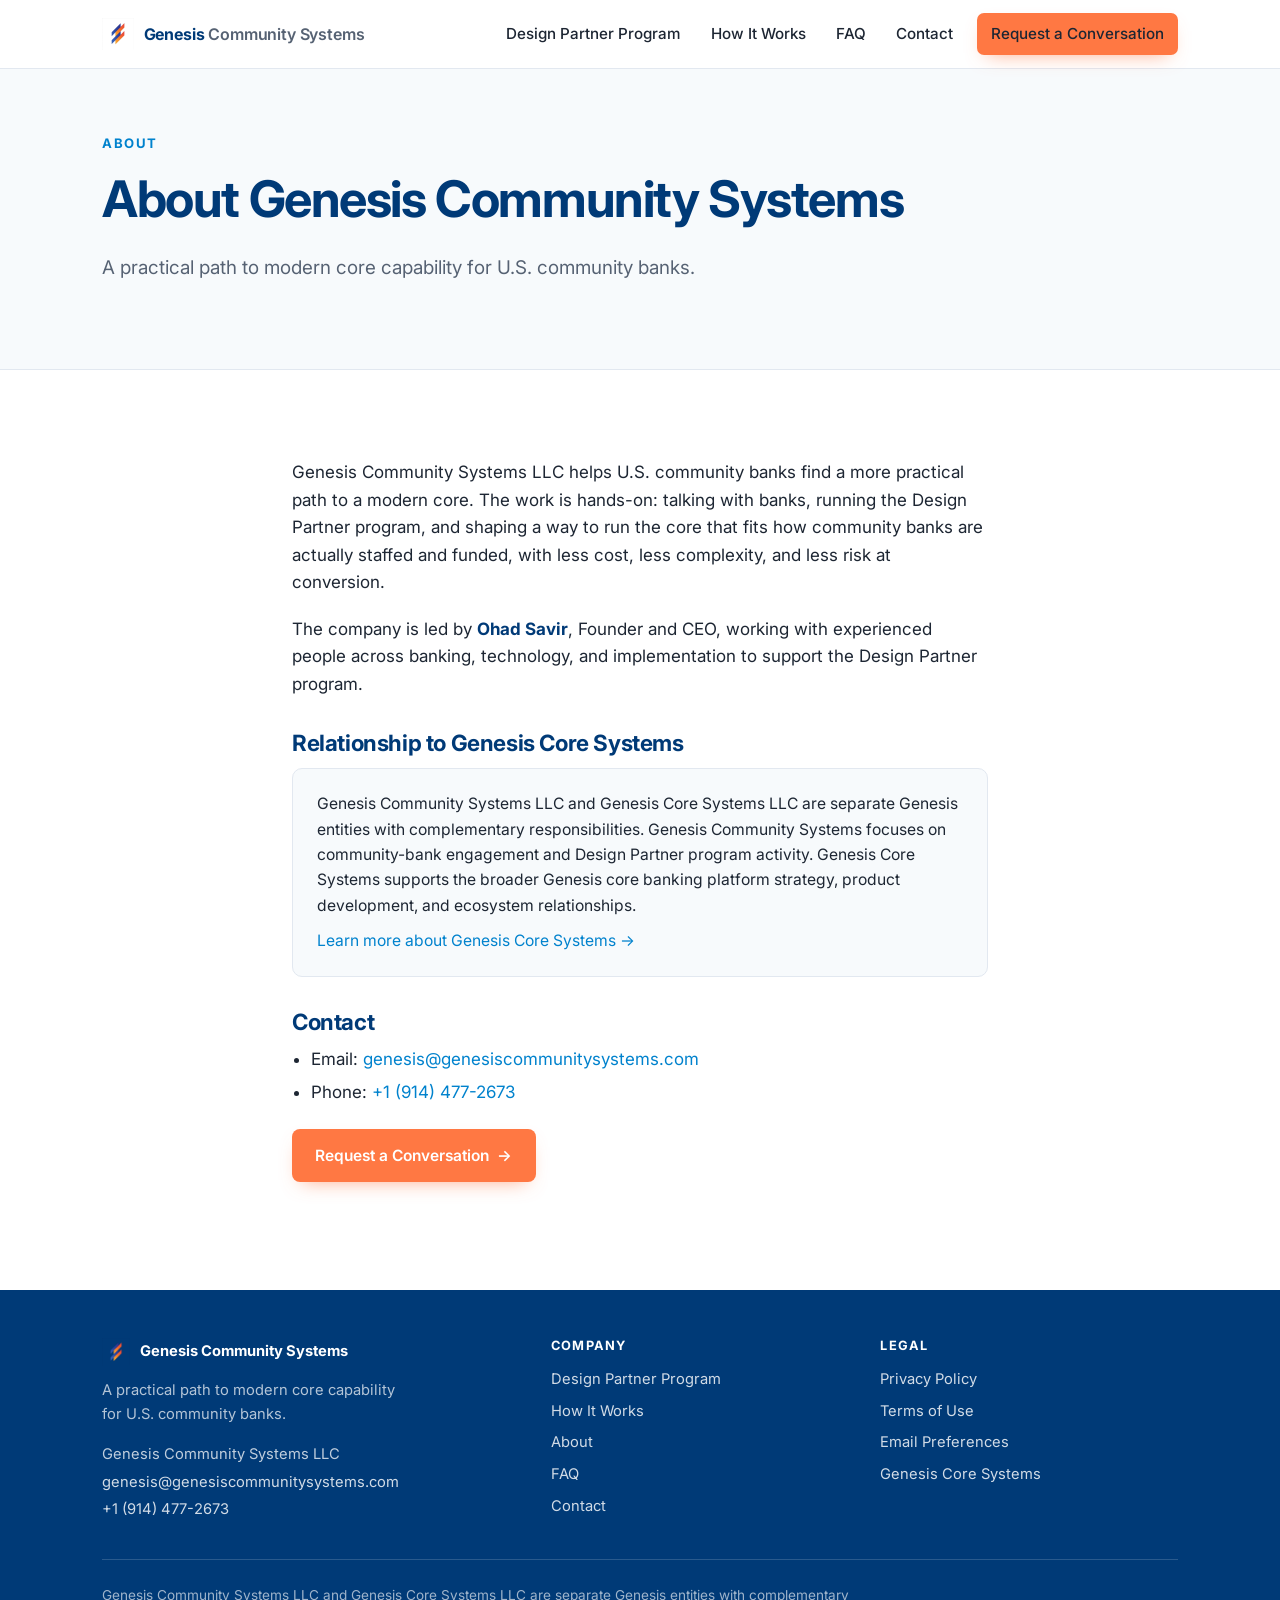
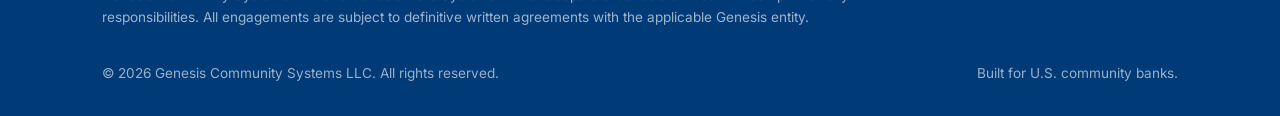
==== about.html @ 5194b935 "Add files via upload" ====
<!doctype html>
<html lang="en">
<head>
<meta charset="utf-8" />
<meta name="viewport" content="width=device-width, initial-scale=1" />
<title>About | Genesis Community Systems</title>
<meta name="description" content="Genesis Community Systems LLC helps U.S. community banks evaluate a practical path to modern core capability through the Genesis Design Partner program." />
<meta name="theme-color" content="#003A77" />
<link rel="icon" type="image/png" href="logo.png" />
<link rel="preconnect" href="https://fonts.googleapis.com" />
<link rel="preconnect" href="https://fonts.gstatic.com" crossorigin />
<link href="https://fonts.googleapis.com/css2?family=Inter:wght@400;500;600;700&display=swap" rel="stylesheet" />
<link rel="stylesheet" href="styles.css" />
</head>
<body>
<a class="skip" href="#main">Skip to content</a>
<header class="nav" data-nav>
  <div class="nav-in">
    <a class="brand" href="index.html" aria-label="Genesis Community Systems"><img src="logo.png" alt="" /><span class="brand-name">Genesis <em>Community&nbsp;Systems</em></span></a>
    <nav class="menu" id="menu" aria-label="Primary"><a href="design-partner.html">Design Partner Program</a><a href="how-it-works.html">How It Works</a><a href="faq.html">FAQ</a><a href="contact.html">Contact</a><a class="btn btn-primary" href="contact.html">Request a Conversation</a></nav>
    <button class="menu-toggle" data-menu-toggle aria-label="Menu" aria-controls="menu" aria-expanded="false"><svg width="22" height="22" viewBox="0 0 24 24" fill="none" stroke="currentColor" stroke-width="2"><line x1="3" y1="6" x2="21" y2="6"/><line x1="3" y1="12" x2="21" y2="12"/><line x1="3" y1="18" x2="21" y2="18"/></svg></button>
  </div>
</header>

<main id="main">
  <section class="page-head">
    <div class="wrap">
      <p class="kicker">About</p>
      <h1>About Genesis Community Systems</h1>
      <p class="lead">A practical path to modern core capability for U.S. community banks.</p>
    </div>
  </section>

  <section class="band">
    <div class="wrap prose">
      <p>Genesis Community Systems LLC helps U.S. community banks find a more practical path to a modern core. The work is hands-on: talking with banks, running the Design Partner program, and shaping a way to run the core that fits how community banks are actually staffed and funded, with less cost, less complexity, and less risk at conversion.</p>
      <p>The company is led by <strong>Ohad Savir</strong>, Founder and CEO, working with experienced people across banking, technology, and implementation to support the Design Partner program.</p>

      <h2>Relationship to Genesis Core Systems</h2>
      <div class="relnote">
        <p>Genesis Community Systems LLC and Genesis Core Systems LLC are separate Genesis entities with complementary responsibilities. Genesis Community Systems focuses on community-bank engagement and Design Partner program activity. Genesis Core Systems supports the broader Genesis core banking platform strategy, product development, and ecosystem relationships.</p>
        <p><a href="https://www.genesiscoresystems.com/" target="_blank" rel="noopener">Learn more about Genesis Core Systems →</a></p>
      </div>

      <h2>Contact</h2>
      <ul>
        <li>Email: <a href="mailto:genesis@genesiscommunitysystems.com">genesis@genesiscommunitysystems.com</a></li>
        <li>Phone: <a href="tel:+19144772673">+1 (914) 477-2673</a></li>
        
      </ul>
      <p style="margin-top:1.4rem"><a class="btn btn-primary" href="contact.html">Request a Conversation <span class="ar">→</span></a></p>
    </div>
  </section>
</main>

<footer class="foot">
  <div class="wrap">
    <div class="foot-top">
      <div class="foot-brand-col"><div class="foot-brand"><img src="logo.png" alt="" /> Genesis Community Systems</div><p class="foot-tag">A practical path to modern core capability for U.S. community banks.</p><div class="foot-contact"><div>Genesis Community Systems LLC</div><div><a href="mailto:genesis@genesiscommunitysystems.com">genesis@genesiscommunitysystems.com</a></div><div><a href="tel:+19144772673">+1 (914) 477-2673</a></div></div></div>
      <div><h4>Company</h4><ul><li><a href="design-partner.html">Design Partner Program</a></li><li><a href="how-it-works.html">How It Works</a></li><li><a href="about.html">About</a></li><li><a href="faq.html">FAQ</a></li><li><a href="contact.html">Contact</a></li></ul></div>
      <div><h4>Legal</h4><ul><li><a href="privacy.html">Privacy Policy</a></li><li><a href="terms.html">Terms of Use</a></li><li><a href="email-preferences.html">Email Preferences</a></li><li><a href="https://www.genesiscoresystems.com/" target="_blank" rel="noopener">Genesis Core Systems</a></li></ul></div>
    </div>
    <p class="foot-rel">Genesis Community Systems LLC and Genesis Core Systems LLC are separate Genesis entities with complementary responsibilities. All engagements are subject to definitive written agreements with the applicable Genesis entity.</p>
    <div class="foot-bottom"><span>© <span data-year>2026</span> Genesis Community Systems LLC. All rights reserved.</span><span>Built for U.S. community banks.</span></div>
  </div>
</footer>
<script src="script.js"></script>
</body>
</html>
---- styles.css ----
/* ============================================================
   Genesis Community Systems: institutional, bank-grade
   Calm. Credible. Plainspoken. Built for community-bank execs.
   Palette + type per the build brief.
   ============================================================ */

:root{
  --navy:#003A77;        /* deep Genesis blue */
  --blue:#0082CD;        /* bright blue */
  --blue-2:#61ABE3;      /* light connector blue */
  --orange:#FF7843;      /* coral/orange accent */
  --orange-d:#e85f2b;
  --ink:#1D2633;         /* body text */
  --muted:#566273;
  --faint:#8a95a3;
  --bg:#FFFFFF;
  --soft:#F7FAFC;
  --line:#E2E8F0;
  --line-2:#cfd9e6;
  --navy-grad:linear-gradient(135deg,#003A77 0%,#0061a8 100%);
  --radius:10px;
  --maxw:1140px;
  --shadow:0 1px 2px rgba(16,40,80,.04),0 10px 30px -18px rgba(16,40,80,.22);
  --font:"Inter",-apple-system,BlinkMacSystemFont,"Segoe UI",Roboto,Helvetica,Arial,sans-serif;
}

*{box-sizing:border-box}
html{scroll-behavior:smooth}
body{
  margin:0;font-family:var(--font);color:var(--ink);background:var(--bg);
  font-size:17px;line-height:1.62;-webkit-font-smoothing:antialiased;
}
img,svg{display:block;max-width:100%}
a{color:var(--blue);text-decoration:none}
a:hover{color:var(--navy)}
h1,h2,h3,h4{color:var(--navy);font-weight:700;line-height:1.18;letter-spacing:-.018em;margin:0 0 .5em}
h1{font-size:clamp(2rem,4.4vw,3.15rem);letter-spacing:-.028em}
h2{font-size:clamp(1.6rem,3vw,2.3rem)}
h3{font-size:1.18rem}
p{margin:0 0 1.1em}
strong{color:var(--navy)}
.skip{position:absolute;left:-9999px;top:0;background:var(--navy);color:#fff;padding:.5rem 1rem;z-index:200}
.skip:focus{left:0}

.wrap{width:100%;max-width:var(--maxw);margin:0 auto;padding:0 clamp(1.1rem,4vw,2rem)}
.band{padding:clamp(3.5rem,7vw,6rem) 0}
.band.soft{background:var(--soft);border-top:1px solid var(--line);border-bottom:1px solid var(--line)}
.kicker{font-size:.82rem;font-weight:700;letter-spacing:.12em;text-transform:uppercase;color:var(--blue);margin:0 0 .9rem}
.lead{font-size:1.18rem;color:var(--muted);max-width:62ch}
.center{text-align:center}
.center .lead{margin-inline:auto}

/* ---------- Buttons ---------- */
.btn{display:inline-flex;align-items:center;gap:.5rem;font-weight:600;font-size:.97rem;
  padding:.8rem 1.4rem;border-radius:8px;border:1.5px solid transparent;cursor:pointer;
  transition:background .18s ease,border-color .18s ease,color .18s ease,transform .12s ease,box-shadow .18s ease;text-decoration:none}
.btn .ar{transition:transform .18s ease}
.btn:hover .ar{transform:translateX(3px)}
.btn-primary{background:var(--orange);color:#fff;box-shadow:0 8px 20px -10px rgba(255,120,67,.7)}
.btn-primary:hover{background:var(--orange-d);color:#fff;transform:translateY(-1px)}
.btn-navy{background:var(--navy);color:#fff}
.btn-navy:hover{background:#00498f;color:#fff;transform:translateY(-1px)}
.btn-line{background:#fff;color:var(--navy);border-color:var(--line-2)}
.btn-line:hover{border-color:var(--navy);color:var(--navy)}
.btn-lg{padding:.95rem 1.7rem;font-size:1.04rem}
.btn-ghostlight{background:transparent;color:#fff;border-color:rgba(255,255,255,.4)}
.btn-ghostlight:hover{background:rgba(255,255,255,.1);color:#fff}

/* ---------- Header ---------- */
.nav{position:sticky;top:0;z-index:100;background:rgba(255,255,255,.92);
  backdrop-filter:saturate(150%) blur(8px);-webkit-backdrop-filter:saturate(150%) blur(8px);
  border-bottom:1px solid var(--line)}
.nav-in{display:flex;align-items:center;justify-content:space-between;gap:1.5rem;height:68px;
  max-width:var(--maxw);margin:0 auto;padding:0 clamp(1.1rem,4vw,2rem)}
.brand{display:flex;align-items:center;gap:.6rem;font-weight:700;color:var(--navy);letter-spacing:-.01em}
.brand img{width:32px;height:32px}
.brand-name{font-size:1rem;line-height:1.05}
.brand-name em{font-style:normal;color:var(--muted);font-weight:600}
.menu{display:flex;align-items:center;gap:.3rem}
.menu a{color:var(--ink);font-weight:500;font-size:.95rem;padding:.5rem .8rem;border-radius:7px}
.menu a:hover{color:var(--navy);background:var(--soft)}
.menu a.active{color:var(--navy);font-weight:600}
.menu .btn{margin-left:.4rem}
.menu-toggle{display:none;background:none;border:1px solid var(--line-2);border-radius:8px;padding:.45rem;cursor:pointer;color:var(--navy)}
@media(max-width:880px){
  .menu{position:fixed;top:68px;left:0;right:0;flex-direction:column;align-items:stretch;
    background:#fff;border-bottom:1px solid var(--line);padding:.6rem;gap:.1rem;
    transform:translateY(-130%);transition:transform .25s ease;box-shadow:var(--shadow)}
  .menu.open{transform:translateY(0)}
  .menu a{padding:.8rem}
  .menu .btn{margin:.4rem 0 0;justify-content:center}
  .menu-toggle{display:inline-flex}
}

/* ---------- Hero ---------- */
.hero{background:var(--soft);border-bottom:1px solid var(--line);padding:clamp(3rem,6vw,5rem) 0 clamp(3rem,6vw,5rem)}
.hero-grid{display:grid;grid-template-columns:1.05fr .95fr;gap:clamp(2rem,5vw,4rem);align-items:center}
.hero h1{margin-bottom:1.1rem}
.hero .sub{font-size:1.18rem;color:var(--muted);margin-bottom:1.8rem;max-width:60ch}
.hero-actions{display:flex;gap:.8rem;flex-wrap:wrap;margin-bottom:1.3rem}
.trustline{font-size:.92rem;color:var(--faint);display:flex;align-items:flex-start;gap:.5rem;max-width:52ch}
.trustline svg{flex:none;margin-top:2px;color:var(--blue)}
@media(max-width:840px){.hero-grid{grid-template-columns:1fr}.hero-visual{order:-1}}

/* ---------- Hero diagram ---------- */
.diagram{background:#fff;border:1px solid var(--line);border-radius:14px;padding:1.6rem 1.4rem;box-shadow:var(--shadow)}
.diagram-title{font-size:.78rem;font-weight:700;letter-spacing:.1em;text-transform:uppercase;color:var(--faint);margin-bottom:1.2rem;text-align:center}
.dflow{display:grid;grid-template-columns:1fr auto 1fr auto 1fr;align-items:center;gap:.5rem}
.dnode{text-align:center;padding:.9rem .6rem;border-radius:10px;border:1px solid var(--line)}
.dnode small{display:block;font-size:.72rem;letter-spacing:.06em;text-transform:uppercase;color:var(--faint);margin-bottom:.35rem}
.dnode b{font-size:.95rem;color:var(--navy);line-height:1.2;display:block}
.dnode.legacy{background:#fff}
.dnode.legacy .chip{color:#b23b1e}
.dnode.process{background:var(--navy);border-color:var(--navy)}
.dnode.process b,.dnode.process small{color:#fff}
.dnode.process .mark{width:34px;height:34px;margin:0 auto .5rem}
.dnode.forward{background:#eef6fc;border-color:#d4e8f6}
.dnode.forward b{color:var(--blue)}
.darrow{color:var(--blue-2);font-size:1.2rem;line-height:1;display:flex;justify-content:center}
.dlegend{margin-top:1.2rem;font-size:.8rem;color:var(--muted);text-align:center}
@media(max-width:520px){
  .dflow{grid-template-columns:1fr;gap:.4rem}
  .darrow{transform:rotate(90deg)}
}

/* ---------- Generic content ---------- */
.section-head{max-width:760px;margin:0 0 clamp(1.8rem,4vw,2.8rem)}
.section-head.center{margin-inline:auto}
.cards{display:grid;grid-template-columns:repeat(auto-fit,minmax(250px,1fr));gap:1.2rem}
.card{background:#fff;border:1px solid var(--line);border-radius:var(--radius);padding:1.5rem 1.5rem 1.6rem;box-shadow:var(--shadow)}
.card .tick{width:34px;height:3px;background:var(--orange);border-radius:2px;margin-bottom:1rem}
.card h3{margin-bottom:.45rem}
.card p{color:var(--muted);font-size:.98rem;margin:0}
.soft .card{background:#fff}

/* numbered pillars */
.pillars{display:grid;grid-template-columns:repeat(auto-fit,minmax(250px,1fr));gap:1.2rem;counter-reset:p}
.pillar{background:#fff;border:1px solid var(--line);border-radius:var(--radius);padding:1.5rem;box-shadow:var(--shadow)}
.pillar .pn{display:inline-grid;place-items:center;width:34px;height:34px;border-radius:8px;background:var(--soft);color:var(--navy);font-weight:700;margin-bottom:.9rem;border:1px solid var(--line)}
.pillar h3{margin-bottom:.4rem}
.pillar p{color:var(--muted);font-size:.98rem;margin:0}

/* benefits / bullet list */
.checklist{list-style:none;padding:0;margin:1.4rem 0 0;display:grid;gap:.7rem;max-width:64ch}
.checklist li{position:relative;padding-left:1.9rem;color:var(--ink)}
.checklist li::before{content:"";position:absolute;left:0;top:.45em;width:14px;height:8px;border-left:2.5px solid var(--blue);border-bottom:2.5px solid var(--blue);transform:rotate(-45deg)}

.callout{background:#eef6fc;border:1px solid #d4e8f6;border-left:4px solid var(--blue);border-radius:8px;padding:1.1rem 1.3rem;color:var(--ink);margin:1.6rem 0 0}
.callout.warn{background:#fff6f1;border-color:#ffd9c6;border-left-color:var(--orange)}

/* process timeline */
.steps{counter-reset:s;display:grid;gap:1rem;margin:2rem 0 0;padding:0;list-style:none}
.steps li{display:grid;grid-template-columns:48px 1fr;gap:1.2rem;background:#fff;border:1px solid var(--line);border-radius:var(--radius);padding:1.3rem 1.4rem;box-shadow:var(--shadow)}
.steps li::before{counter-increment:s;content:counter(s);display:grid;place-items:center;width:40px;height:40px;border-radius:50%;background:var(--navy);color:#fff;font-weight:700}
.steps h3{margin:.1rem 0 .35rem}
.steps p{margin:0;color:var(--muted);font-size:.98rem}

/* phase table */
.ptable{width:100%;border-collapse:collapse;margin-top:1.6rem;font-size:.95rem;background:#fff;border:1px solid var(--line);border-radius:var(--radius);overflow:hidden}
.ptable th,.ptable td{text-align:left;padding:.85rem 1rem;border-bottom:1px solid var(--line);vertical-align:top}
.ptable thead th{background:var(--navy);color:#fff;font-size:.82rem;letter-spacing:.04em;text-transform:uppercase}
.ptable tbody tr:last-child td{border-bottom:none}
.ptable td:first-child{font-weight:600;color:var(--navy);white-space:nowrap}
.ptable-wrap{overflow-x:auto}

/* two-column split */
.split{display:grid;grid-template-columns:.85fr 1.15fr;gap:clamp(1.5rem,4vw,3.5rem);align-items:start}
@media(max-width:840px){.split{grid-template-columns:1fr;gap:1.5rem}}

/* dark CTA */
.cta-dark{background:var(--navy-grad);color:#fff}
.cta-dark h2{color:#fff}
.cta-dark p{color:rgba(255,255,255,.85);max-width:60ch;margin-inline:auto}
.cta-dark .wrap{text-align:center}
.cta-dark .lead{color:rgba(255,255,255,.85);margin-inline:auto}

/* relationship note block */
.relnote{background:var(--soft);border:1px solid var(--line);border-radius:var(--radius);padding:1.4rem 1.5rem}
.relnote p{color:var(--muted);margin:0 0 .6rem;font-size:.98rem}
.relnote p:last-child{margin:0}

/* ---------- Forms ---------- */
.form{background:#fff;border:1px solid var(--line);border-radius:14px;padding:clamp(1.4rem,3vw,2.2rem);box-shadow:var(--shadow)}
.frow{display:grid;grid-template-columns:1fr 1fr;gap:1rem}
.field{margin-bottom:1rem}
.field label{display:block;font-size:.85rem;font-weight:600;color:var(--navy);margin-bottom:.35rem}
.field .req{color:var(--orange)}
.field input,.field select,.field textarea{width:100%;font:inherit;font-size:.97rem;padding:.7rem .85rem;
  border:1px solid var(--line-2);border-radius:8px;background:#fff;color:var(--ink);transition:border-color .15s,box-shadow .15s}
.field input:focus,.field select:focus,.field textarea:focus{outline:none;border-color:var(--blue);box-shadow:0 0 0 3px rgba(0,130,205,.15)}
.field textarea{min-height:130px;resize:vertical}
.form-warn{font-size:.86rem;color:var(--muted);background:var(--soft);border:1px solid var(--line);border-radius:8px;padding:.8rem 1rem;margin:.4rem 0 1.1rem}
.form-ok{display:none;background:#edf7ee;border:1px solid #cce8cf;color:#1f6b34;border-radius:8px;padding:.9rem 1.1rem;margin-bottom:1rem;font-weight:600}
.form-ok.show{display:block}
@media(max-width:560px){.frow{grid-template-columns:1fr}}

/* contact details */
.contact-list{list-style:none;padding:0;margin:0;display:grid;gap:1.1rem}
.contact-list dt{font-size:.78rem;text-transform:uppercase;letter-spacing:.1em;color:var(--faint);font-weight:700;margin-bottom:.2rem}
.contact-list dd{margin:0;font-weight:600;color:var(--navy)}
.contact-list a{color:var(--navy)}
.contact-list a:hover{color:var(--blue)}

/* prose for policy pages */
.prose{max-width:760px}
.prose h2{font-size:1.4rem;margin:2rem 0 .7rem}
.prose h3{font-size:1.1rem;margin:1.5rem 0 .5rem}
.prose p,.prose li{color:var(--ink)}
.prose ul{padding-left:1.2rem;margin:0 0 1.1rem}
.prose li{margin:.35rem 0}
.prose .updated{color:var(--faint);font-size:.9rem;border-bottom:1px solid var(--line);padding-bottom:1rem;margin-bottom:1.5rem}

/* page header */
.page-head{background:var(--soft);border-bottom:1px solid var(--line);padding:clamp(2.6rem,5vw,4rem) 0}
.page-head .lead{margin-top:.6rem}

/* FAQ */
.faq{max-width:820px;margin:0 auto}
.faq details{border-bottom:1px solid var(--line);padding:.3rem 0}
.faq summary{cursor:pointer;list-style:none;padding:1.1rem 0;font-weight:600;color:var(--navy);font-size:1.06rem;display:flex;justify-content:space-between;gap:1rem;align-items:center}
.faq summary::-webkit-details-marker{display:none}
.faq summary::after{content:"+";color:var(--orange);font-size:1.4rem;font-weight:400;line-height:1}
.faq details[open] summary::after{content:"\2212"}
.faq .a{padding:0 0 1.2rem;color:var(--muted);max-width:68ch}

/* ---------- Footer ---------- */
.foot{background:var(--navy);color:rgba(255,255,255,.8);padding:3rem 0 2rem;font-size:.92rem}
.foot a{color:rgba(255,255,255,.82)}
.foot a:hover{color:#fff}
.foot-top{display:grid;grid-template-columns:1.4fr 1fr 1fr;gap:2rem;padding-bottom:2rem;border-bottom:1px solid rgba(255,255,255,.16)}
.foot-brand{display:flex;align-items:center;gap:.6rem;color:#fff;font-weight:700;margin-bottom:.8rem}
.foot-brand img{width:28px;height:28px}
.foot-tag{color:rgba(255,255,255,.7);max-width:34ch;margin:0 0 1rem}
.foot-contact{color:rgba(255,255,255,.75)}
.foot-contact div{margin-bottom:.25rem}
.foot h4{color:#fff;font-size:.8rem;letter-spacing:.1em;text-transform:uppercase;margin:0 0 .9rem}
.foot ul{list-style:none;padding:0;margin:0}
.foot li{margin-bottom:.5rem}
.foot-rel{padding:1.5rem 0 0;color:rgba(255,255,255,.62);font-size:.85rem;max-width:90ch}
.foot-bottom{display:flex;justify-content:space-between;gap:1rem;flex-wrap:wrap;padding-top:1.2rem;color:rgba(255,255,255,.6);font-size:.85rem}
@media(max-width:760px){.foot-top{grid-template-columns:1fr 1fr}.foot-brand-col{grid-column:1/-1}}
@media(max-width:520px){.foot-top{grid-template-columns:1fr}}

/* ---------- Scroll story panorama (home) ---------- */
.panorama{position:relative;height:340vh;background:var(--soft);
  user-select:none;-webkit-user-select:none;-moz-user-select:none;-ms-user-select:none}
.stage{position:sticky;top:0;height:100vh;overflow:hidden;background:#123a6e}
.stage::after{content:"";position:absolute;inset:0;pointer-events:none;z-index:2;
  background:linear-gradient(to bottom,rgba(10,28,55,0) 42%,rgba(10,28,55,.18) 70%,rgba(10,28,55,.5) 100%)}
.scene{position:absolute;inset:0;width:100%;height:100%;z-index:1;
  pointer-events:none;user-select:none;-webkit-user-select:none}
.scene rect,.scene polygon,.scene circle,.scene path,.scene line,.scene text{will-change:transform}

/* fluttering flag (anchored at the hoist) — kept subtle on purpose */
.flag-wave{transform-box:fill-box;transform-origin:left center;animation:flagwave 3s ease-in-out infinite}
@keyframes flagwave{
  0%, 100%{transform:skewX(0deg) skewY(0deg) scaleY(1)}
  25%{transform:skewX(-2.4deg) skewY(0.8deg) scaleY(.985)}
  50%{transform:skewX(2deg)    skewY(-0.6deg) scaleY(1.015)}
  75%{transform:skewX(-1.6deg) skewY(0.5deg) scaleY(.992)}
}

/* boats sit on the water and rock gently in place */
.boat{transform-box:fill-box;transform-origin:center bottom;animation:bob 3.4s ease-in-out infinite}
.bB{animation-duration:2.8s;animation-delay:-1s}
.tug{animation-duration:2.3s;animation-delay:-.6s}
@keyframes bob{0%{transform:translateY(0) rotate(-1.9deg)}50%{transform:translateY(-2.6px) rotate(1.9deg)}100%{transform:translateY(0) rotate(-1.9deg)}}

/* the water surface shimmers gently */
[data-ripples]{animation:shimmer 6s ease-in-out infinite}
@keyframes shimmer{0%,100%{opacity:1}50%{opacity:.55}}

/* gulls glide across the sky: enter from off-right, exit off-left (no mid-frame teleport) */
.gulls{animation:fly 36s linear infinite}
@keyframes fly{
  0%  {transform:translate(1100px,-30px) scale(.78)}
  100%{transform:translate(-1200px,90px) scale(1.05)}
}
.gulls path{transform-box:fill-box;transform-origin:center;animation:flap 0.9s ease-in-out infinite}
.gulls path:nth-child(2){animation-delay:.3s}.gulls path:nth-child(3){animation-delay:.15s}
@keyframes flap{0%,100%{transform:scaleY(1)}50%{transform:scaleY(.5)}}

/* story captions */
.scene-captions{position:absolute;left:0;right:0;bottom:clamp(2rem,8vh,5.5rem);z-index:3;
  display:grid;justify-items:center;pointer-events:none;padding:0 clamp(1.2rem,4vw,3.5rem)}
.scap{grid-area:1/1;text-align:center;max-width:34ch;padding:1.15rem 1.6rem;border-radius:16px;
  background:rgba(11,30,60,.42);border:1px solid rgba(255,255,255,.14);
  backdrop-filter:blur(5px) saturate(120%);-webkit-backdrop-filter:blur(5px) saturate(120%);
  box-shadow:0 18px 50px -24px rgba(6,18,40,.7);
  opacity:0;transform:translateY(16px);transition:opacity .5s ease,transform .5s ease}
.scap.on{opacity:1;transform:none}
.scap-k{display:inline-block;font-size:.74rem;font-weight:700;letter-spacing:.16em;
  text-transform:uppercase;color:#ffce9a;margin-bottom:.55rem}
.scap p{margin:0;color:#fff;font-size:clamp(1.3rem,3vw,2rem);font-weight:700;
  line-height:1.24;letter-spacing:-.02em;text-shadow:0 2px 16px rgba(8,24,48,.5)}

/* scroll hint */
.scroll-hint{position:absolute;left:50%;bottom:1.1rem;transform:translateX(-50%);z-index:3;
  display:flex;flex-direction:column;align-items:center;gap:.2rem;color:rgba(255,255,255,.85);
  font-size:.72rem;letter-spacing:.14em;text-transform:uppercase;transition:opacity .4s ease}
.scroll-hint svg{animation:hintbob 1.8s ease-in-out infinite}
@keyframes hintbob{0%,100%{transform:translateY(0)}50%{transform:translateY(5px)}}
.stage.scrolled .scroll-hint{opacity:0}

@media(max-width:760px){
  .panorama{height:300vh}
  .scap p{font-size:1.45rem}
  [data-skyword]{display:none}
}

/* reveal (subtle, tasteful) */
.rise{opacity:0;transform:translateY(14px);transition:opacity .6s ease,transform .6s ease}
.rise.in{opacity:1;transform:none}
@media(prefers-reduced-motion:reduce){
  .rise{opacity:1;transform:none;transition:none}
  html{scroll-behavior:auto}
  .panorama{height:auto}
  .stage{position:relative;height:62vh;min-height:420px}
  .scap{transition:none}
  .scroll-hint{display:none}
  .flag-wave,.boat,[data-ripples],.gulls,.gulls path{animation:none}
}

/* small-screen headline fit */
h1,h2,h3{overflow-wrap:break-word;word-break:break-word}
@media(max-width:520px){
  body{font-size:16px}
  h1{font-size:1.72rem}
  .hero .sub,.lead{font-size:1.06rem}
  .hero-actions .btn{width:100%;justify-content:center}
}

:focus-visible{outline:2px solid var(--blue);outline-offset:3px;border-radius:4px}
::selection{background:var(--blue);color:#fff}
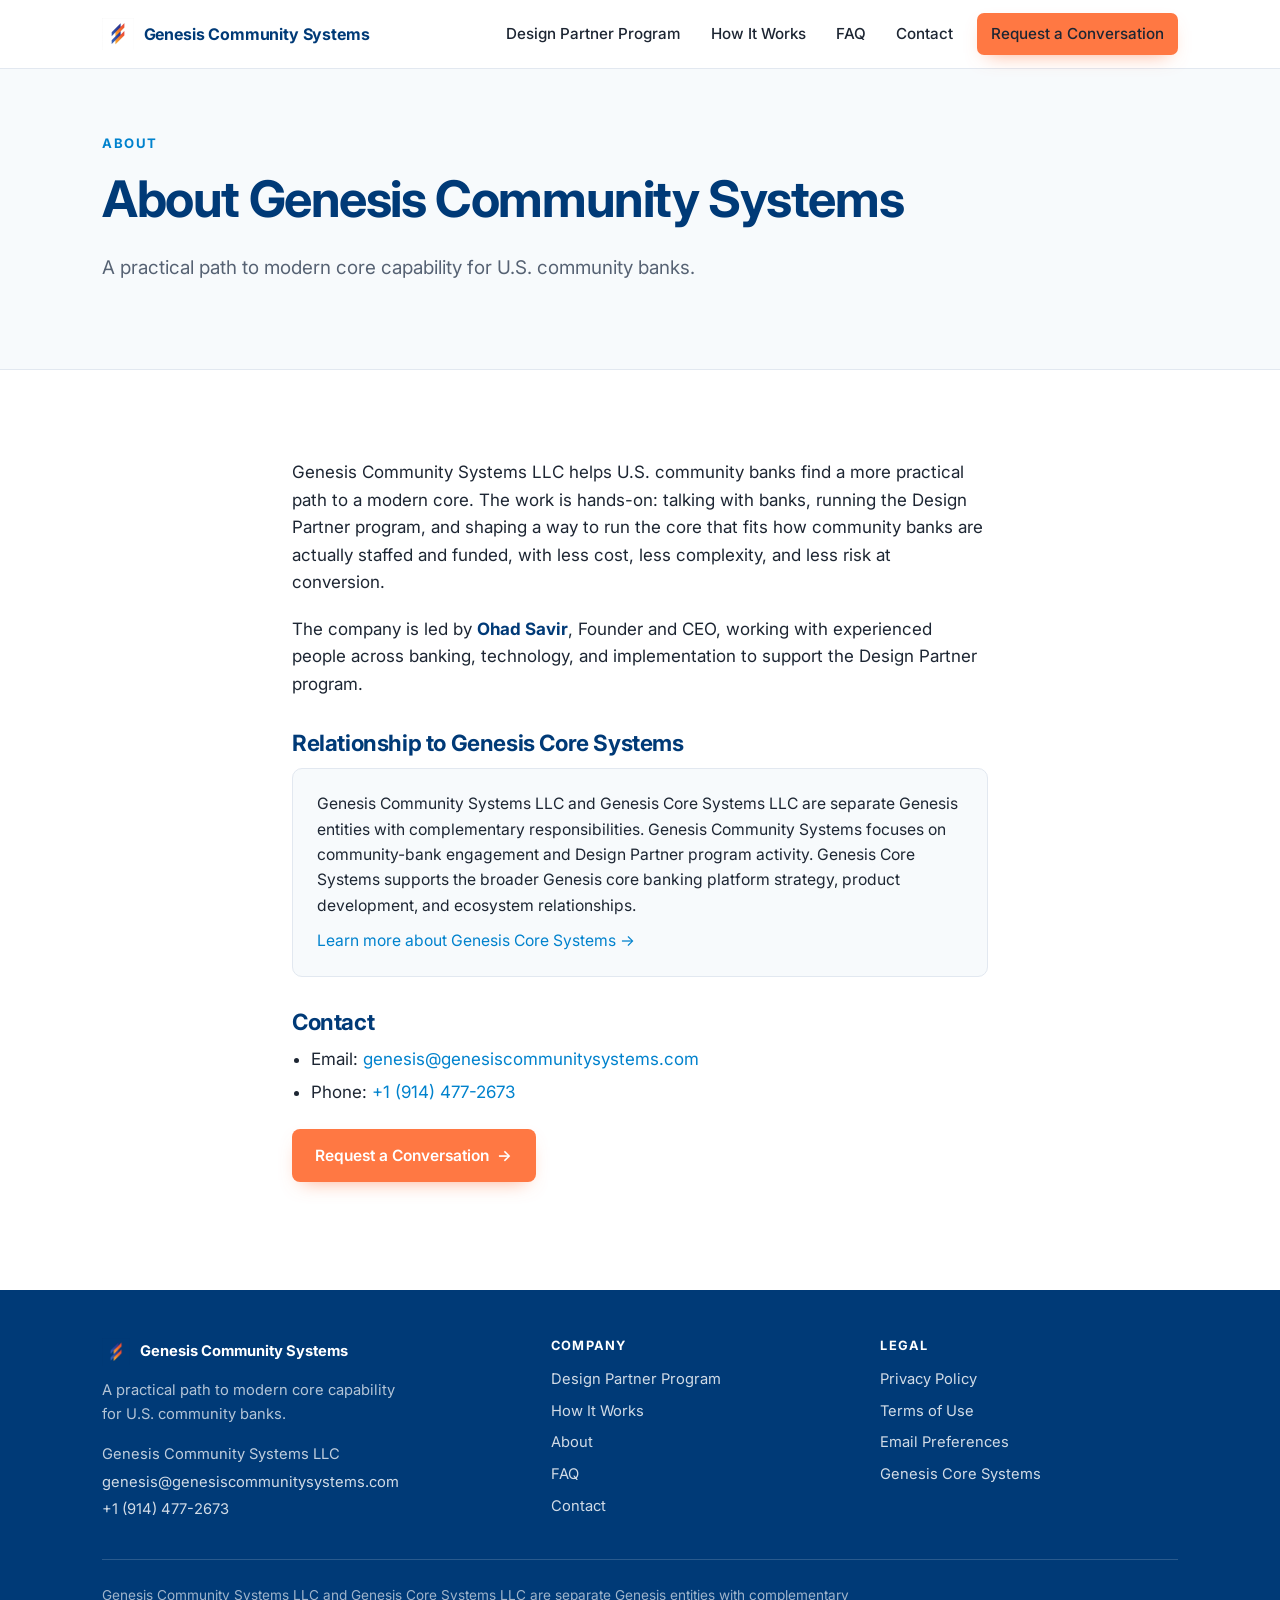
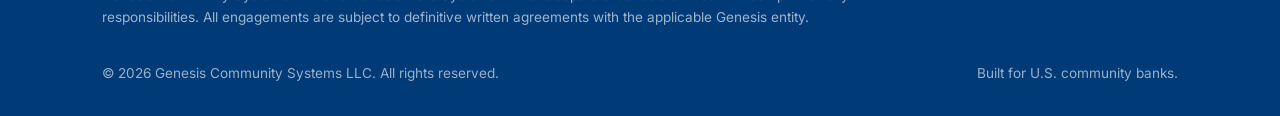
==== commit c576e32b: "Add social share/SEO meta tags, fix logo color and mobile nav, fix contact form submission - Add Ope" ====
--- a/about.html
+++ b/about.html
@@ -6,7 +6,22 @@
 <title>About | Genesis Community Systems</title>
 <meta name="description" content="Genesis Community Systems LLC helps U.S. community banks evaluate a practical path to modern core capability through the Genesis Design Partner program." />
 <meta name="theme-color" content="#003A77" />
+<link rel="canonical" href="https://genesiscommunitysystems.com/about.html" />
 <link rel="icon" type="image/png" href="logo.png" />
+<link rel="apple-touch-icon" href="logo.png" />
+<meta property="og:type" content="website" />
+<meta property="og:site_name" content="Genesis Community Systems" />
+<meta property="og:title" content="About | Genesis Community Systems" />
+<meta property="og:description" content="Genesis Community Systems LLC helps U.S. community banks evaluate a practical path to modern core capability through the Genesis Design Partner program." />
+<meta property="og:url" content="https://genesiscommunitysystems.com/about.html" />
+<meta property="og:image" content="https://genesiscommunitysystems.com/logo.png" />
+<meta property="og:image:width" content="1024" />
+<meta property="og:image:height" content="1024" />
+<meta property="og:image:alt" content="Genesis Community Systems logo" />
+<meta name="twitter:card" content="summary" />
+<meta name="twitter:title" content="About | Genesis Community Systems" />
+<meta name="twitter:description" content="Genesis Community Systems LLC helps U.S. community banks evaluate a practical path to modern core capability through the Genesis Design Partner program." />
+<meta name="twitter:image" content="https://genesiscommunitysystems.com/logo.png" />
 <link rel="preconnect" href="https://fonts.googleapis.com" />
 <link rel="preconnect" href="https://fonts.gstatic.com" crossorigin />
 <link href="https://fonts.googleapis.com/css2?family=Inter:wght@400;500;600;700&display=swap" rel="stylesheet" />
--- a/styles.css
+++ b/styles.css
@@ -72,10 +72,10 @@
   border-bottom:1px solid var(--line)}
 .nav-in{display:flex;align-items:center;justify-content:space-between;gap:1.5rem;height:68px;
   max-width:var(--maxw);margin:0 auto;padding:0 clamp(1.1rem,4vw,2rem)}
-.brand{display:flex;align-items:center;gap:.6rem;font-weight:700;color:var(--navy);letter-spacing:-.01em}
-.brand img{width:32px;height:32px}
+.brand{display:flex;align-items:center;gap:.6rem;min-width:0;font-weight:700;color:var(--navy);letter-spacing:-.01em}
+.brand img{width:32px;height:32px;flex-shrink:0}
 .brand-name{font-size:1rem;line-height:1.05}
-.brand-name em{font-style:normal;color:var(--muted);font-weight:600}
+.brand-name em{font-style:normal;color:inherit;font-weight:inherit}
 .menu{display:flex;align-items:center;gap:.3rem}
 .menu a{color:var(--ink);font-weight:500;font-size:.95rem;padding:.5rem .8rem;border-radius:7px}
 .menu a:hover{color:var(--navy);background:var(--soft)}
@@ -83,13 +83,18 @@
 .menu .btn{margin-left:.4rem}
 .menu-toggle{display:none;background:none;border:1px solid var(--line-2);border-radius:8px;padding:.45rem;cursor:pointer;color:var(--navy)}
 @media(max-width:880px){
+  .nav-in{gap:.9rem}
   .menu{position:fixed;top:68px;left:0;right:0;flex-direction:column;align-items:stretch;
     background:#fff;border-bottom:1px solid var(--line);padding:.6rem;gap:.1rem;
     transform:translateY(-130%);transition:transform .25s ease;box-shadow:var(--shadow)}
   .menu.open{transform:translateY(0)}
   .menu a{padding:.8rem}
   .menu .btn{margin:.4rem 0 0;justify-content:center}
-  .menu-toggle{display:inline-flex}
+  .menu-toggle{display:inline-flex;flex-shrink:0}
+}
+@media(max-width:380px){
+  .brand img{width:28px;height:28px}
+  .brand-name{font-size:.88rem}
 }
 
 /* ---------- Hero ---------- */
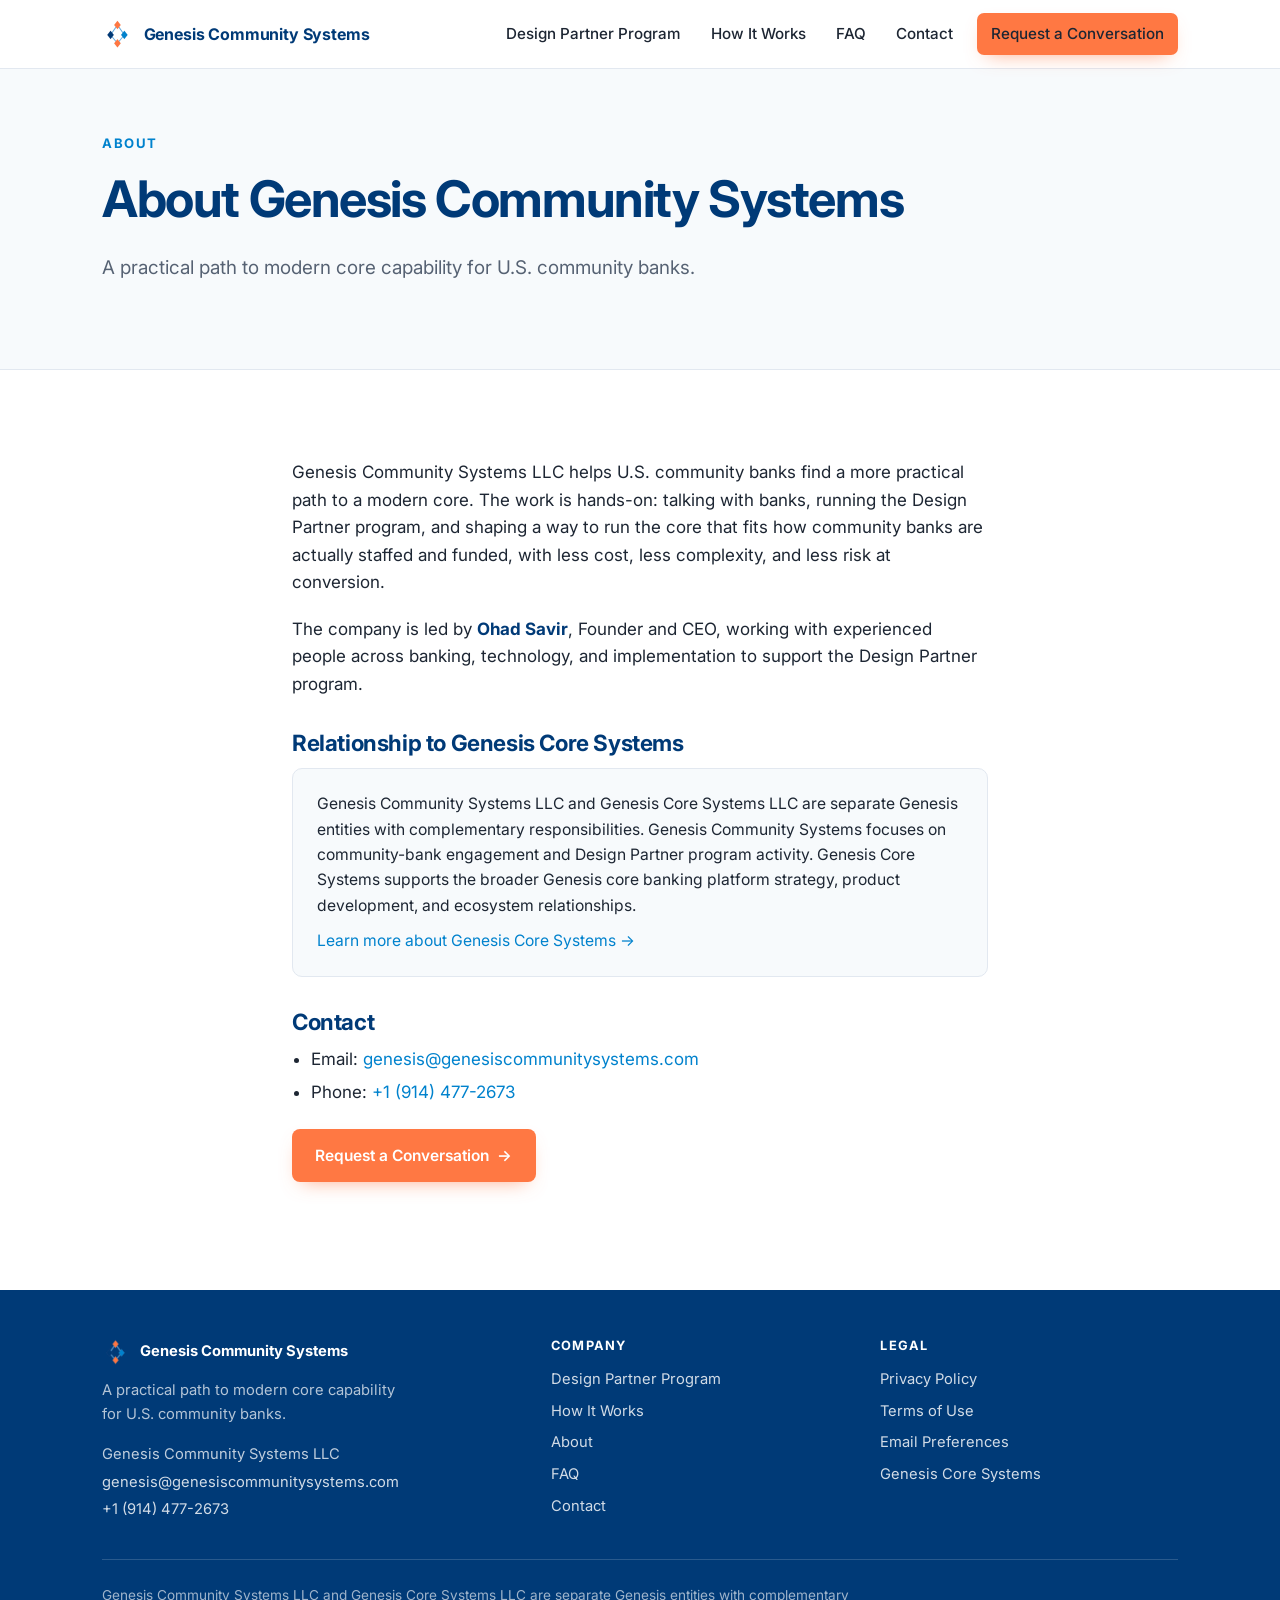
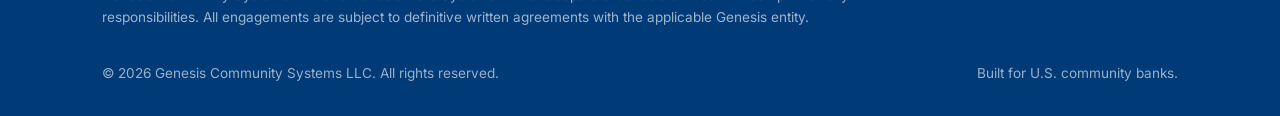
==== commit 37241d11: "Replace logo with new diamond mark and add branded scrollbar - New transparent 1024x1024 genesis-log" ====
--- a/about.html
+++ b/about.html
@@ -7,21 +7,21 @@
 <meta name="description" content="Genesis Community Systems LLC helps U.S. community banks evaluate a practical path to modern core capability through the Genesis Design Partner program." />
 <meta name="theme-color" content="#003A77" />
 <link rel="canonical" href="https://genesiscommunitysystems.com/about.html" />
-<link rel="icon" type="image/png" href="logo.png" />
-<link rel="apple-touch-icon" href="logo.png" />
+<link rel="icon" type="image/png" href="genesis-logo.png" />
+<link rel="apple-touch-icon" href="genesis-logo.png" />
 <meta property="og:type" content="website" />
 <meta property="og:site_name" content="Genesis Community Systems" />
 <meta property="og:title" content="About | Genesis Community Systems" />
 <meta property="og:description" content="Genesis Community Systems LLC helps U.S. community banks evaluate a practical path to modern core capability through the Genesis Design Partner program." />
 <meta property="og:url" content="https://genesiscommunitysystems.com/about.html" />
-<meta property="og:image" content="https://genesiscommunitysystems.com/logo.png" />
+<meta property="og:image" content="https://genesiscommunitysystems.com/genesis-logo.png" />
 <meta property="og:image:width" content="1024" />
 <meta property="og:image:height" content="1024" />
 <meta property="og:image:alt" content="Genesis Community Systems logo" />
 <meta name="twitter:card" content="summary" />
 <meta name="twitter:title" content="About | Genesis Community Systems" />
 <meta name="twitter:description" content="Genesis Community Systems LLC helps U.S. community banks evaluate a practical path to modern core capability through the Genesis Design Partner program." />
-<meta name="twitter:image" content="https://genesiscommunitysystems.com/logo.png" />
+<meta name="twitter:image" content="https://genesiscommunitysystems.com/genesis-logo.png" />
 <link rel="preconnect" href="https://fonts.googleapis.com" />
 <link rel="preconnect" href="https://fonts.gstatic.com" crossorigin />
 <link href="https://fonts.googleapis.com/css2?family=Inter:wght@400;500;600;700&display=swap" rel="stylesheet" />
@@ -31,7 +31,7 @@
 <a class="skip" href="#main">Skip to content</a>
 <header class="nav" data-nav>
   <div class="nav-in">
-    <a class="brand" href="index.html" aria-label="Genesis Community Systems"><img src="logo.png" alt="" /><span class="brand-name">Genesis <em>Community&nbsp;Systems</em></span></a>
+    <a class="brand" href="index.html" aria-label="Genesis Community Systems"><img src="genesis-logo.png" alt="" /><span class="brand-name">Genesis <em>Community&nbsp;Systems</em></span></a>
     <nav class="menu" id="menu" aria-label="Primary"><a href="design-partner.html">Design Partner Program</a><a href="how-it-works.html">How It Works</a><a href="faq.html">FAQ</a><a href="contact.html">Contact</a><a class="btn btn-primary" href="contact.html">Request a Conversation</a></nav>
     <button class="menu-toggle" data-menu-toggle aria-label="Menu" aria-controls="menu" aria-expanded="false"><svg width="22" height="22" viewBox="0 0 24 24" fill="none" stroke="currentColor" stroke-width="2"><line x1="3" y1="6" x2="21" y2="6"/><line x1="3" y1="12" x2="21" y2="12"/><line x1="3" y1="18" x2="21" y2="18"/></svg></button>
   </div>
@@ -71,7 +71,7 @@
 <footer class="foot">
   <div class="wrap">
     <div class="foot-top">
-      <div class="foot-brand-col"><div class="foot-brand"><img src="logo.png" alt="" /> Genesis Community Systems</div><p class="foot-tag">A practical path to modern core capability for U.S. community banks.</p><div class="foot-contact"><div>Genesis Community Systems LLC</div><div><a href="mailto:genesis@genesiscommunitysystems.com">genesis@genesiscommunitysystems.com</a></div><div><a href="tel:+19144772673">+1 (914) 477-2673</a></div></div></div>
+      <div class="foot-brand-col"><div class="foot-brand"><img src="genesis-logo.png" alt="" /> Genesis Community Systems</div><p class="foot-tag">A practical path to modern core capability for U.S. community banks.</p><div class="foot-contact"><div>Genesis Community Systems LLC</div><div><a href="mailto:genesis@genesiscommunitysystems.com">genesis@genesiscommunitysystems.com</a></div><div><a href="tel:+19144772673">+1 (914) 477-2673</a></div></div></div>
       <div><h4>Company</h4><ul><li><a href="design-partner.html">Design Partner Program</a></li><li><a href="how-it-works.html">How It Works</a></li><li><a href="about.html">About</a></li><li><a href="faq.html">FAQ</a></li><li><a href="contact.html">Contact</a></li></ul></div>
       <div><h4>Legal</h4><ul><li><a href="privacy.html">Privacy Policy</a></li><li><a href="terms.html">Terms of Use</a></li><li><a href="email-preferences.html">Email Preferences</a></li><li><a href="https://www.genesiscoresystems.com/" target="_blank" rel="noopener">Genesis Core Systems</a></li></ul></div>
     </div>
--- a/styles.css
+++ b/styles.css
@@ -41,6 +41,13 @@
 strong{color:var(--navy)}
 .skip{position:absolute;left:-9999px;top:0;background:var(--navy);color:#fff;padding:.5rem 1rem;z-index:200}
 .skip:focus{left:0}
+
+/* ---------- Scrollbar (branded) ---------- */
+html{scrollbar-width:thin;scrollbar-color:#0082CD #eef2f7}
+::-webkit-scrollbar{width:12px;height:12px}
+::-webkit-scrollbar-track{background:#eef2f7}
+::-webkit-scrollbar-thumb{background:#0082CD;border-radius:7px;border:3px solid #eef2f7}
+::-webkit-scrollbar-thumb:hover{background:#003A77}
 
 .wrap{width:100%;max-width:var(--maxw);margin:0 auto;padding:0 clamp(1.1rem,4vw,2rem)}
 .band{padding:clamp(3.5rem,7vw,6rem) 0}
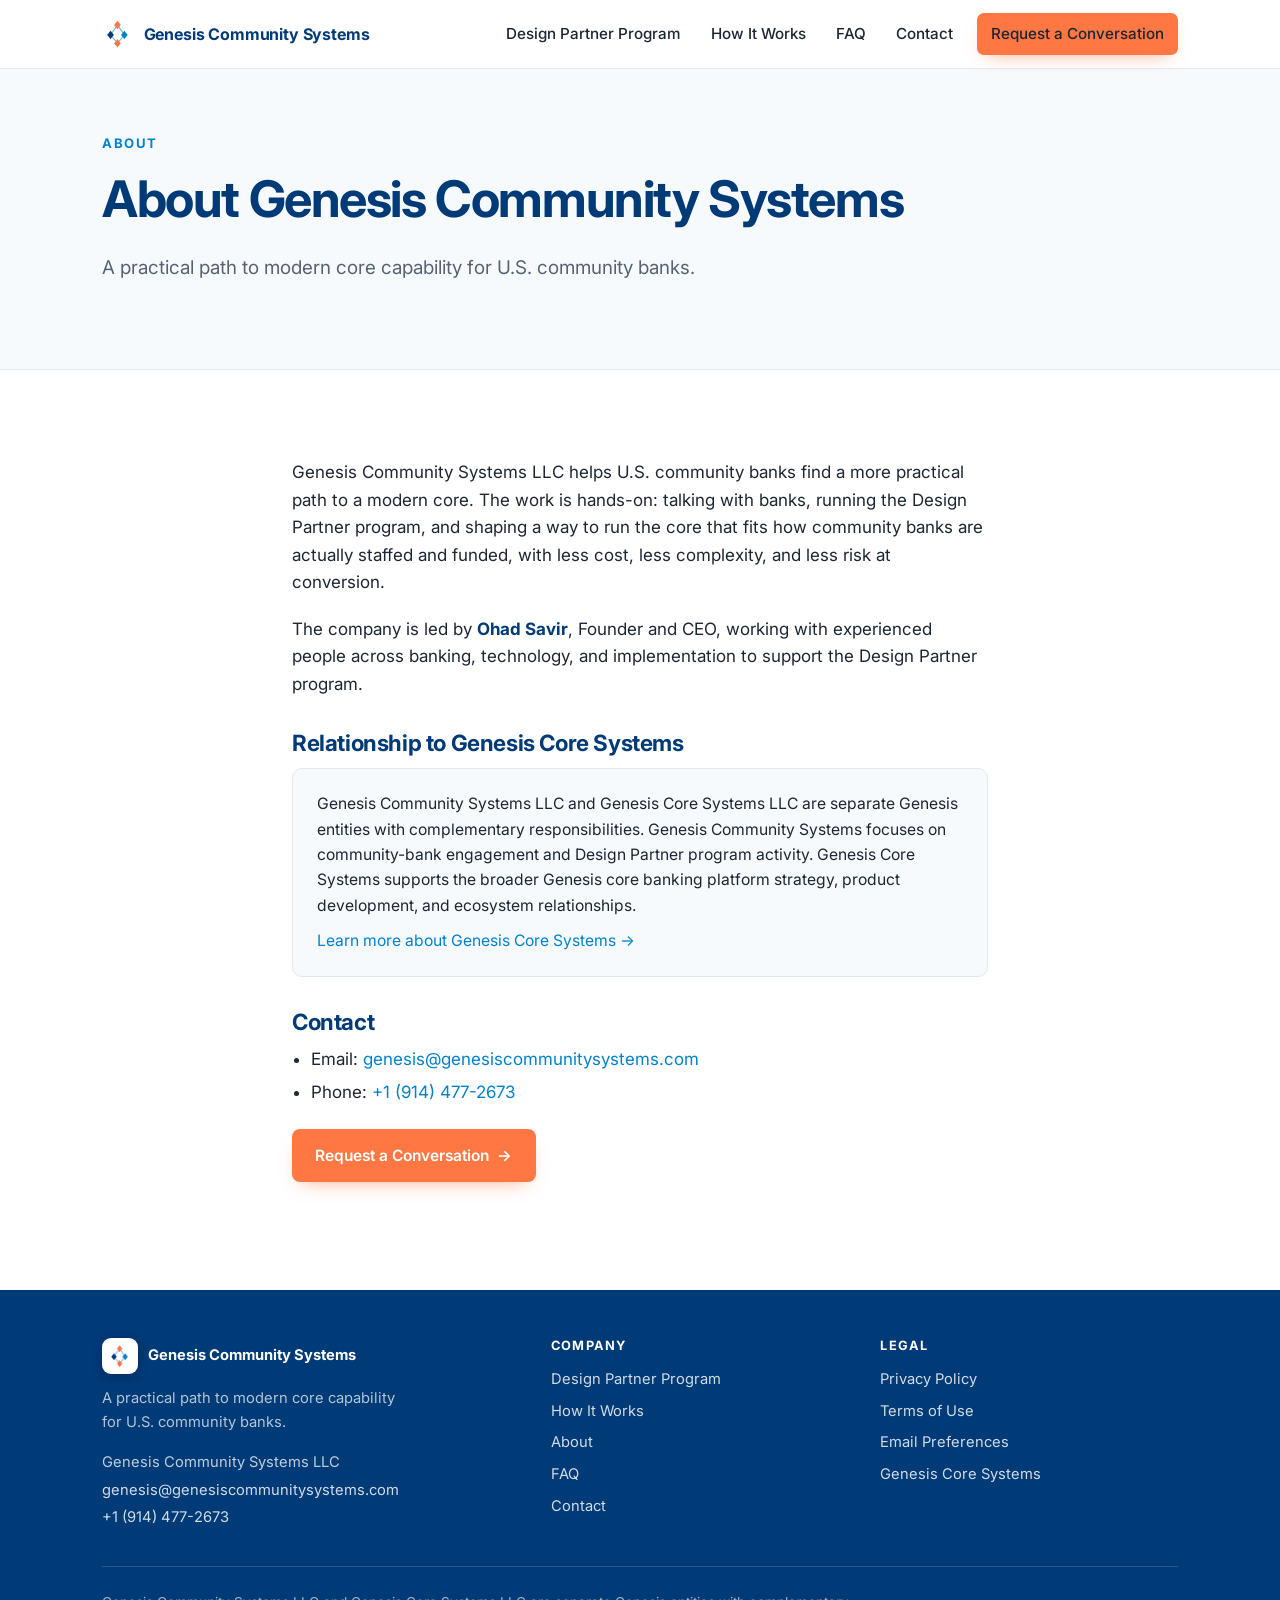
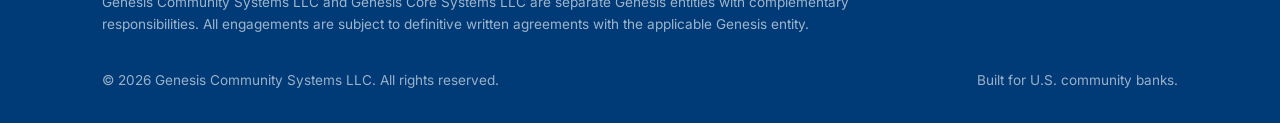
==== commit 09eb4d8c: "Use clean extensionless URLs site-wide (SEO + professionalism) - All internal links now point to /, " ====
--- a/about.html
+++ b/about.html
@@ -6,14 +6,14 @@
 <title>About | Genesis Community Systems</title>
 <meta name="description" content="Genesis Community Systems LLC helps U.S. community banks evaluate a practical path to modern core capability through the Genesis Design Partner program." />
 <meta name="theme-color" content="#003A77" />
-<link rel="canonical" href="https://genesiscommunitysystems.com/about.html" />
+<link rel="canonical" href="https://genesiscommunitysystems.com/about" />
 <link rel="icon" type="image/png" href="genesis-logo.png" />
 <link rel="apple-touch-icon" href="genesis-logo.png" />
 <meta property="og:type" content="website" />
 <meta property="og:site_name" content="Genesis Community Systems" />
 <meta property="og:title" content="About | Genesis Community Systems" />
 <meta property="og:description" content="Genesis Community Systems LLC helps U.S. community banks evaluate a practical path to modern core capability through the Genesis Design Partner program." />
-<meta property="og:url" content="https://genesiscommunitysystems.com/about.html" />
+<meta property="og:url" content="https://genesiscommunitysystems.com/about" />
 <meta property="og:image" content="https://genesiscommunitysystems.com/genesis-logo.png" />
 <meta property="og:image:width" content="1024" />
 <meta property="og:image:height" content="1024" />
@@ -31,8 +31,8 @@
 <a class="skip" href="#main">Skip to content</a>
 <header class="nav" data-nav>
   <div class="nav-in">
-    <a class="brand" href="index.html" aria-label="Genesis Community Systems"><img src="genesis-logo.png" alt="" /><span class="brand-name">Genesis <em>Community&nbsp;Systems</em></span></a>
-    <nav class="menu" id="menu" aria-label="Primary"><a href="design-partner.html">Design Partner Program</a><a href="how-it-works.html">How It Works</a><a href="faq.html">FAQ</a><a href="contact.html">Contact</a><a class="btn btn-primary" href="contact.html">Request a Conversation</a></nav>
+    <a class="brand" href="/" aria-label="Genesis Community Systems"><img src="genesis-logo.png" alt="" /><span class="brand-name">Genesis <em>Community&nbsp;Systems</em></span></a>
+    <nav class="menu" id="menu" aria-label="Primary"><a href="/design-partner">Design Partner Program</a><a href="/how-it-works">How It Works</a><a href="/faq">FAQ</a><a href="/contact">Contact</a><a class="btn btn-primary" href="/contact">Request a Conversation</a></nav>
     <button class="menu-toggle" data-menu-toggle aria-label="Menu" aria-controls="menu" aria-expanded="false"><svg width="22" height="22" viewBox="0 0 24 24" fill="none" stroke="currentColor" stroke-width="2"><line x1="3" y1="6" x2="21" y2="6"/><line x1="3" y1="12" x2="21" y2="12"/><line x1="3" y1="18" x2="21" y2="18"/></svg></button>
   </div>
 </header>
@@ -63,7 +63,7 @@
         <li>Phone: <a href="tel:+19144772673">+1 (914) 477-2673</a></li>
         
       </ul>
-      <p style="margin-top:1.4rem"><a class="btn btn-primary" href="contact.html">Request a Conversation <span class="ar">→</span></a></p>
+      <p style="margin-top:1.4rem"><a class="btn btn-primary" href="/contact">Request a Conversation <span class="ar">→</span></a></p>
     </div>
   </section>
 </main>
@@ -72,8 +72,8 @@
   <div class="wrap">
     <div class="foot-top">
       <div class="foot-brand-col"><div class="foot-brand"><img src="genesis-logo.png" alt="" /> Genesis Community Systems</div><p class="foot-tag">A practical path to modern core capability for U.S. community banks.</p><div class="foot-contact"><div>Genesis Community Systems LLC</div><div><a href="mailto:genesis@genesiscommunitysystems.com">genesis@genesiscommunitysystems.com</a></div><div><a href="tel:+19144772673">+1 (914) 477-2673</a></div></div></div>
-      <div><h4>Company</h4><ul><li><a href="design-partner.html">Design Partner Program</a></li><li><a href="how-it-works.html">How It Works</a></li><li><a href="about.html">About</a></li><li><a href="faq.html">FAQ</a></li><li><a href="contact.html">Contact</a></li></ul></div>
-      <div><h4>Legal</h4><ul><li><a href="privacy.html">Privacy Policy</a></li><li><a href="terms.html">Terms of Use</a></li><li><a href="email-preferences.html">Email Preferences</a></li><li><a href="https://www.genesiscoresystems.com/" target="_blank" rel="noopener">Genesis Core Systems</a></li></ul></div>
+      <div><h4>Company</h4><ul><li><a href="/design-partner">Design Partner Program</a></li><li><a href="/how-it-works">How It Works</a></li><li><a href="/about">About</a></li><li><a href="/faq">FAQ</a></li><li><a href="/contact">Contact</a></li></ul></div>
+      <div><h4>Legal</h4><ul><li><a href="/privacy">Privacy Policy</a></li><li><a href="/terms">Terms of Use</a></li><li><a href="/email-preferences">Email Preferences</a></li><li><a href="https://www.genesiscoresystems.com/" target="_blank" rel="noopener">Genesis Core Systems</a></li></ul></div>
     </div>
     <p class="foot-rel">Genesis Community Systems LLC and Genesis Core Systems LLC are separate Genesis entities with complementary responsibilities. All engagements are subject to definitive written agreements with the applicable Genesis entity.</p>
     <div class="foot-bottom"><span>© <span data-year>2026</span> Genesis Community Systems LLC. All rights reserved.</span><span>Built for U.S. community banks.</span></div>
--- a/styles.css
+++ b/styles.css
@@ -125,7 +125,7 @@
 .dnode.legacy .chip{color:#b23b1e}
 .dnode.process{background:var(--navy);border-color:var(--navy)}
 .dnode.process b,.dnode.process small{color:#fff}
-.dnode.process .mark{width:34px;height:34px;margin:0 auto .5rem}
+.dnode.process .mark{width:40px;height:40px;margin:0 auto .6rem;background:#fff;border-radius:9px;padding:5px;box-shadow:0 2px 10px rgba(0,0,0,.25)}
 .dnode.forward{background:#eef6fc;border-color:#d4e8f6}
 .dnode.forward b{color:var(--blue)}
 .darrow{color:var(--blue-2);font-size:1.2rem;line-height:1;display:flex;justify-content:center}
@@ -180,11 +180,20 @@
 @media(max-width:840px){.split{grid-template-columns:1fr;gap:1.5rem}}
 
 /* dark CTA */
-.cta-dark{background:var(--navy-grad);color:#fff}
+.cta-dark{position:relative;overflow:hidden;background:var(--navy-grad);color:#fff}
 .cta-dark h2{color:#fff}
-.cta-dark p{color:rgba(255,255,255,.85);max-width:60ch;margin-inline:auto}
-.cta-dark .wrap{text-align:center}
-.cta-dark .lead{color:rgba(255,255,255,.85);margin-inline:auto}
+.cta-dark p{color:rgba(255,255,255,.88);max-width:60ch;margin-inline:auto}
+.cta-dark .wrap{position:relative;z-index:1;text-align:center}
+.cta-dark .lead{color:rgba(255,255,255,.88);margin-inline:auto}
+/* drifting brand-color aurora glows behind the CTA */
+.cta-dark::before,.cta-dark::after{content:"";position:absolute;border-radius:50%;filter:blur(70px);pointer-events:none;z-index:0}
+.cta-dark::before{width:540px;height:540px;top:-200px;left:-140px;
+  background:radial-gradient(circle,rgba(0,130,205,.55),rgba(0,130,205,0) 70%);animation:ctaGlowA 15s ease-in-out infinite}
+.cta-dark::after{width:480px;height:480px;bottom:-220px;right:-120px;
+  background:radial-gradient(circle,rgba(255,120,67,.5),rgba(255,120,67,0) 70%);animation:ctaGlowB 18s ease-in-out infinite}
+@keyframes ctaGlowA{0%,100%{transform:translate(0,0) scale(1)}50%{transform:translate(70px,50px) scale(1.12)}}
+@keyframes ctaGlowB{0%,100%{transform:translate(0,0) scale(1)}50%{transform:translate(-60px,-40px) scale(1.1)}}
+@media(prefers-reduced-motion:reduce){.cta-dark::before,.cta-dark::after{animation:none}}
 
 /* relationship note block */
 .relnote{background:var(--soft);border:1px solid var(--line);border-radius:var(--radius);padding:1.4rem 1.5rem}
@@ -241,7 +250,7 @@
 .foot a:hover{color:#fff}
 .foot-top{display:grid;grid-template-columns:1.4fr 1fr 1fr;gap:2rem;padding-bottom:2rem;border-bottom:1px solid rgba(255,255,255,.16)}
 .foot-brand{display:flex;align-items:center;gap:.6rem;color:#fff;font-weight:700;margin-bottom:.8rem}
-.foot-brand img{width:28px;height:28px}
+.foot-brand img{width:36px;height:36px;background:#fff;border-radius:9px;padding:5px;box-shadow:0 2px 10px rgba(0,0,0,.22)}
 .foot-tag{color:rgba(255,255,255,.7);max-width:34ch;margin:0 0 1rem}
 .foot-contact{color:rgba(255,255,255,.75)}
 .foot-contact div{margin-bottom:.25rem}
